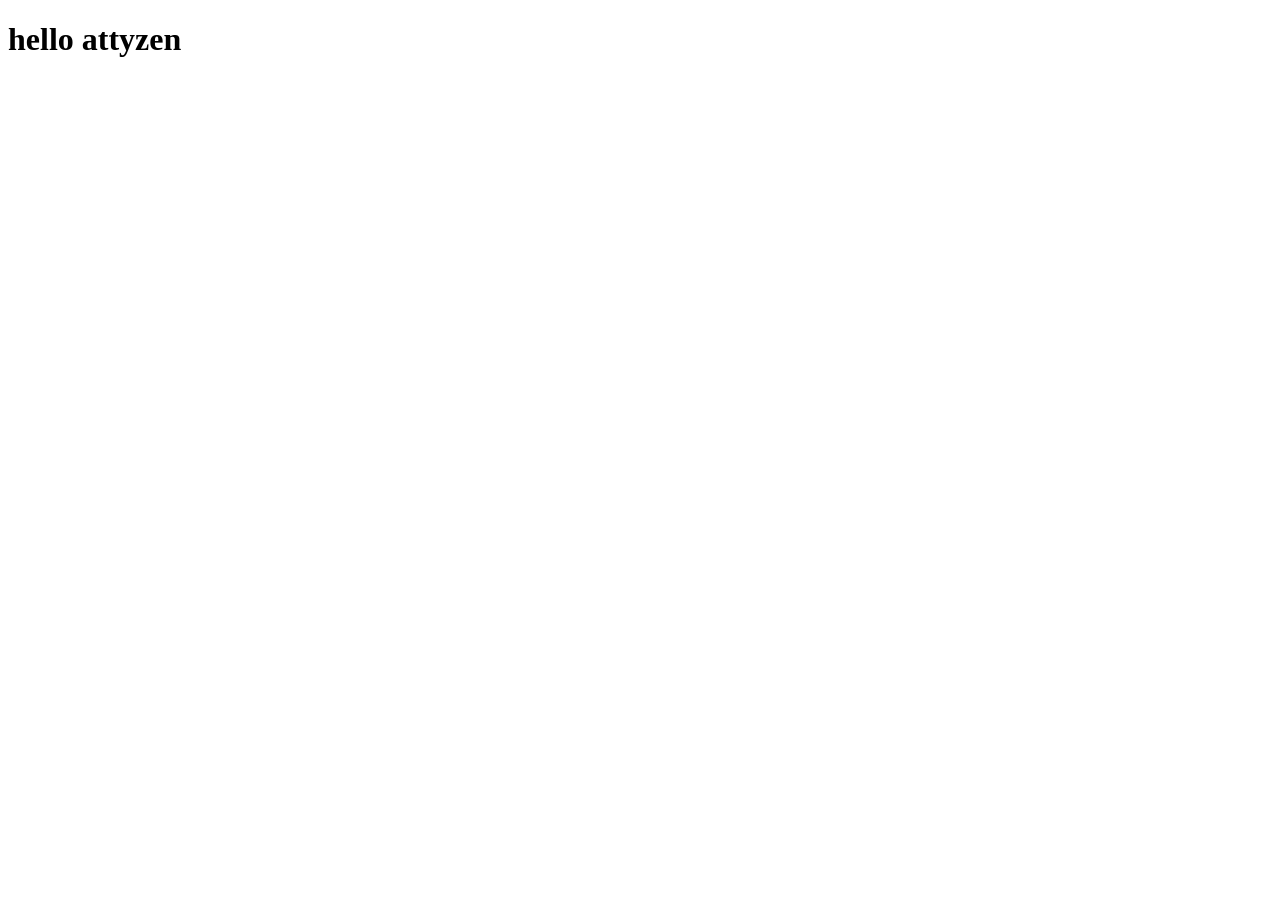
==== index.html @ 11749adf "Create testproject (MeshChat Pages)" ====
<!doctype html>
<html>
<head>
<meta charset="utf-8">
<meta name="viewport" content="width=device-width, initial-scale=1">
<title>testproject</title>

</head>
<body>
<h1>hello attyzen</h1>
</body>
</html>
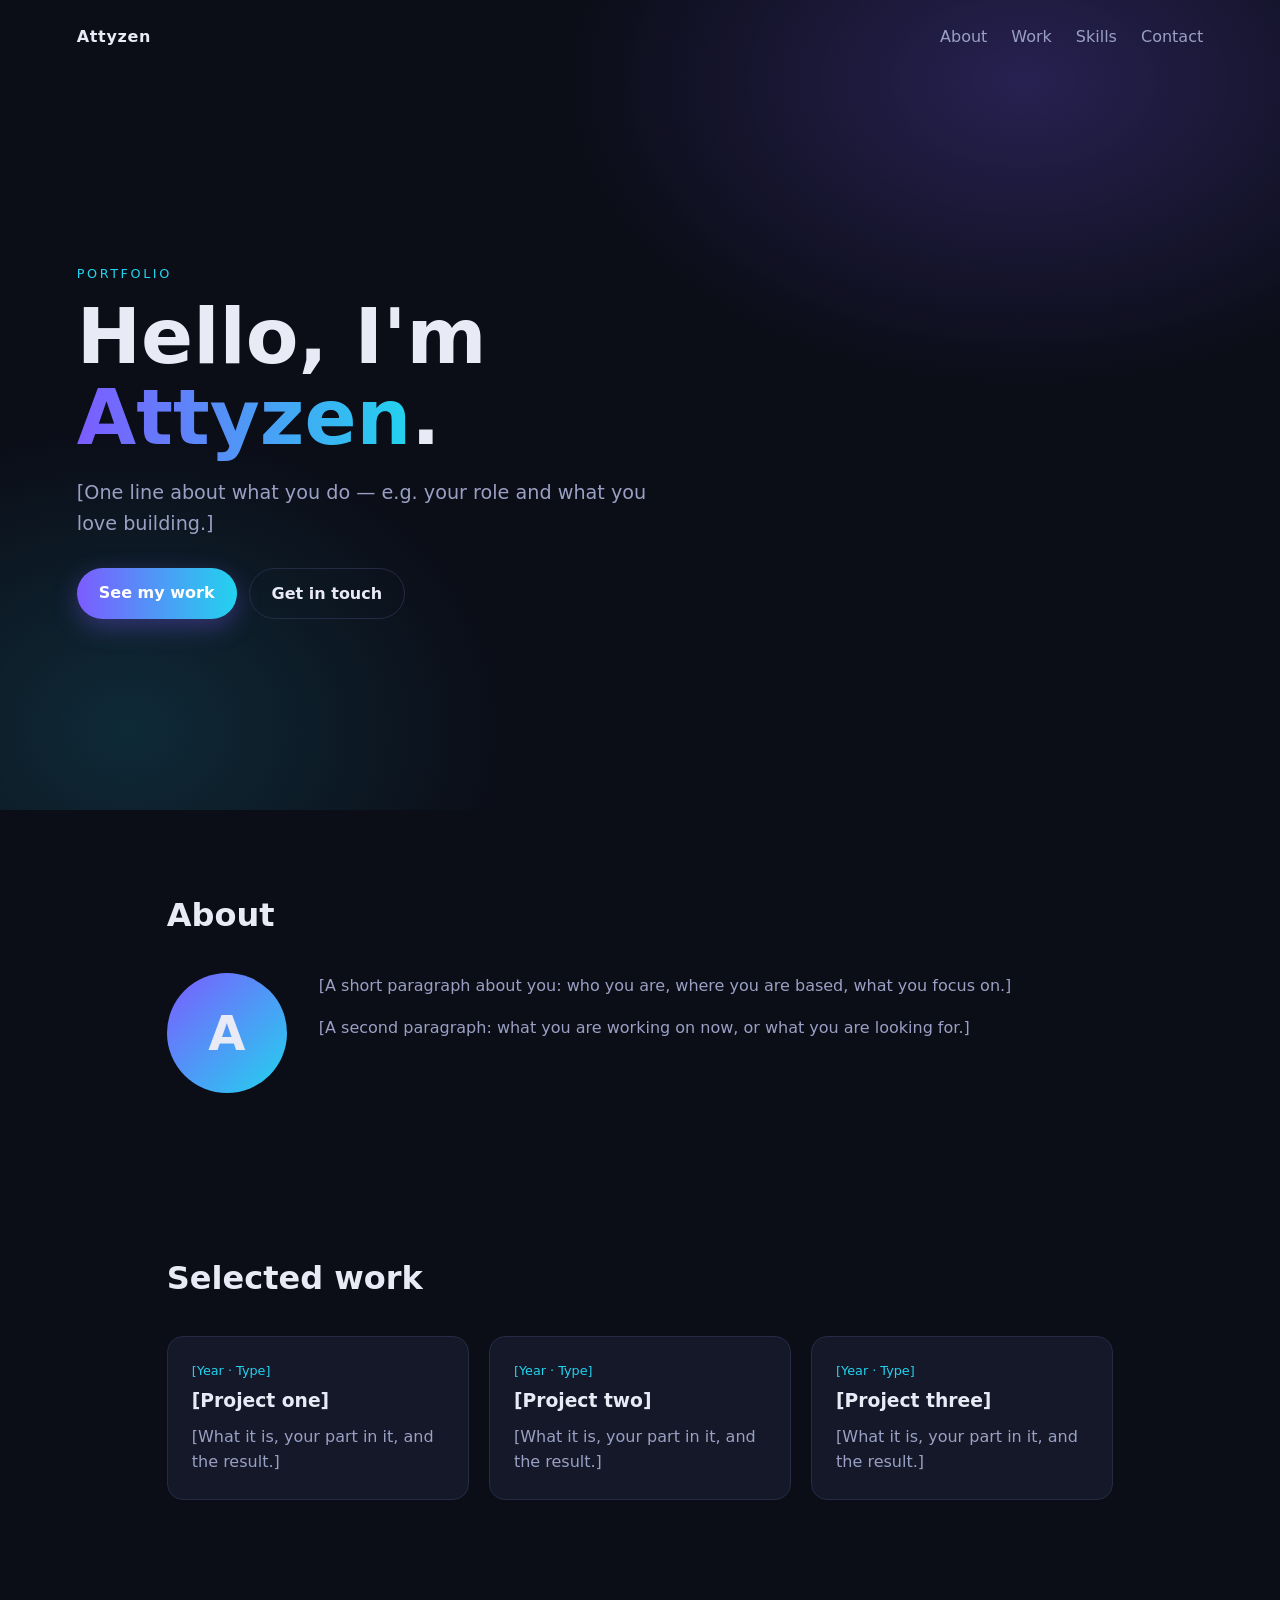
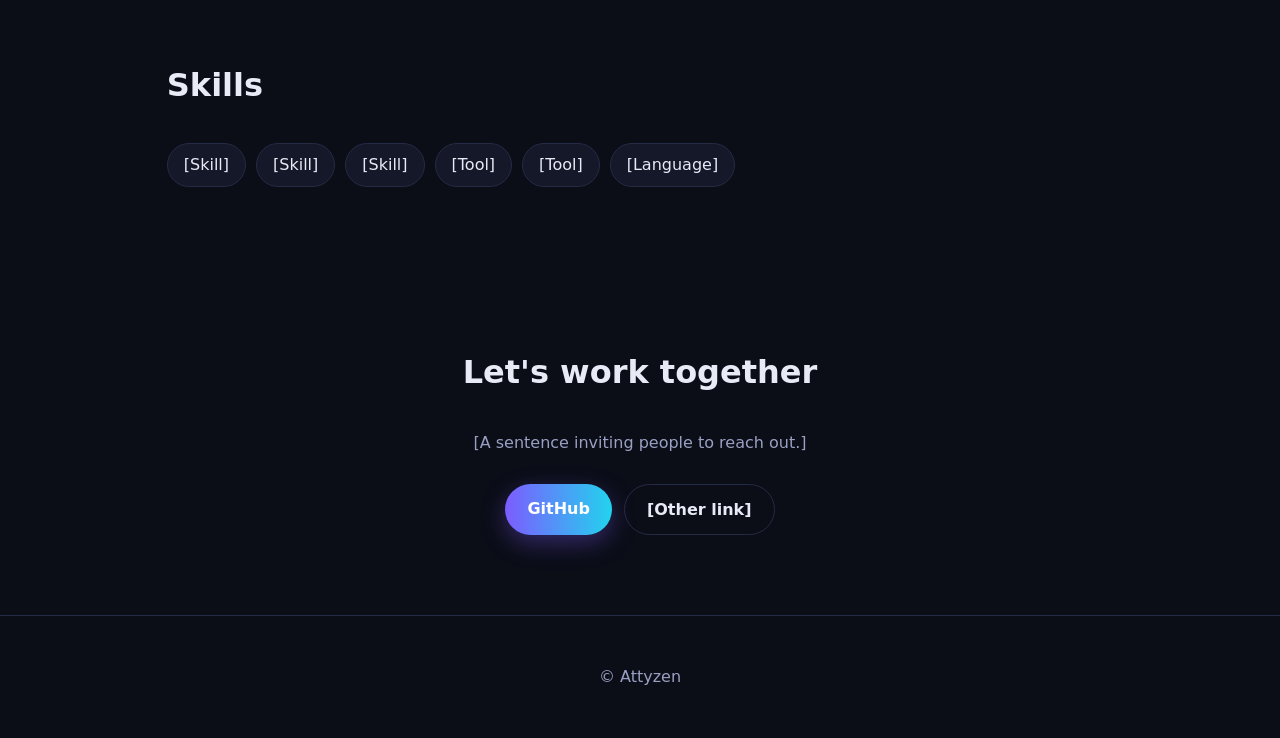
==== commit 58564444: "create briliance porfolio about attyzen (#1) As asked in #1, by @johnhojohn969's assistant." ====
--- a/index.html
+++ b/index.html
@@ -4,9 +4,88 @@
 <meta charset="utf-8">
 <meta name="viewport" content="width=device-width, initial-scale=1">
 <title>testproject</title>
-
+<link rel="stylesheet" href="style.css">
 </head>
 <body>
-<h1>hello attyzen</h1>
+<header class="hero">
+  <nav class="nav">
+    <a class="brand" href="#top">Attyzen</a>
+    <ul>
+      <li><a href="#about">About</a></li>
+      <li><a href="#work">Work</a></li>
+      <li><a href="#skills">Skills</a></li>
+      <li><a href="#contact">Contact</a></li>
+    </ul>
+  </nav>
+  <div class="hero-inner" id="top">
+    <p class="eyebrow">Portfolio</p>
+    <h1>Hello, I'm <span class="glow">Attyzen</span>.</h1>
+    <p class="lead">[One line about what you do — e.g. your role and what you love building.]</p>
+    <div class="cta">
+      <a class="btn primary" href="#work">See my work</a>
+      <a class="btn ghost" href="#contact">Get in touch</a>
+    </div>
+  </div>
+</header>
+
+<main>
+  <section id="about" class="section">
+    <h2>About</h2>
+    <div class="about">
+      <div class="avatar" aria-hidden="true">A</div>
+      <div>
+        <p>[A short paragraph about you: who you are, where you are based, what you focus on.]</p>
+        <p>[A second paragraph: what you are working on now, or what you are looking for.]</p>
+      </div>
+    </div>
+  </section>
+
+  <section id="work" class="section">
+    <h2>Selected work</h2>
+    <div class="grid">
+      <article class="card">
+        <p class="tag">[Year · Type]</p>
+        <h3>[Project one]</h3>
+        <p>[What it is, your part in it, and the result.]</p>
+      </article>
+      <article class="card">
+        <p class="tag">[Year · Type]</p>
+        <h3>[Project two]</h3>
+        <p>[What it is, your part in it, and the result.]</p>
+      </article>
+      <article class="card">
+        <p class="tag">[Year · Type]</p>
+        <h3>[Project three]</h3>
+        <p>[What it is, your part in it, and the result.]</p>
+      </article>
+    </div>
+  </section>
+
+  <section id="skills" class="section">
+    <h2>Skills</h2>
+    <ul class="chips">
+      <li>[Skill]</li>
+      <li>[Skill]</li>
+      <li>[Skill]</li>
+      <li>[Tool]</li>
+      <li>[Tool]</li>
+      <li>[Language]</li>
+    </ul>
+  </section>
+
+  <section id="contact" class="section contact">
+    <h2>Let's work together</h2>
+    <p>[A sentence inviting people to reach out.]</p>
+    <div class="cta">
+      <a class="btn primary" href="https://github.com/johnhojohn969">GitHub</a>
+      <a class="btn ghost" href="#">[Other link]</a>
+    </div>
+  </section>
+</main>
+
+<footer class="footer">
+  <p>© Attyzen</p>
+</footer>
+
 </body>
 </html>
--- a/style.css
+++ b/style.css
@@ -0,0 +1,121 @@
+:root {
+  --bg: #0b0d17;
+  --panel: #141829;
+  --line: #262b45;
+  --text: #e8eaf6;
+  --muted: #9aa0c3;
+  --accent: #7c5cff;
+  --accent2: #22d3ee;
+}
+
+* { box-sizing: border-box; }
+
+html { scroll-behavior: smooth; }
+
+body {
+  margin: 0;
+  background: var(--bg);
+  color: var(--text);
+  font-family: system-ui, -apple-system, "Segoe UI", Roboto, sans-serif;
+  line-height: 1.6;
+}
+
+a { color: inherit; text-decoration: none; }
+
+/* Hero */
+.hero {
+  min-height: 90vh;
+  padding: 0 6vw;
+  display: flex;
+  flex-direction: column;
+  background:
+    radial-gradient(60vw 40vw at 80% 10%, rgba(124, 92, 255, .25), transparent 60%),
+    radial-gradient(50vw 40vw at 10% 90%, rgba(34, 211, 238, .15), transparent 60%);
+}
+
+.nav {
+  display: flex;
+  justify-content: space-between;
+  align-items: center;
+  padding: 24px 0;
+}
+.nav ul { display: flex; gap: 24px; list-style: none; margin: 0; padding: 0; }
+.nav a { color: var(--muted); }
+.nav a:hover { color: var(--text); }
+.brand { font-weight: 800; letter-spacing: .04em; color: var(--text) !important; }
+
+.hero-inner { margin: auto 0; max-width: 760px; }
+.eyebrow { color: var(--accent2); text-transform: uppercase; letter-spacing: .2em; font-size: .8rem; margin: 0; }
+.hero h1 { font-size: clamp(2.4rem, 7vw, 4.8rem); line-height: 1.05; margin: 12px 0 20px; }
+.glow {
+  background: linear-gradient(90deg, var(--accent), var(--accent2));
+  -webkit-background-clip: text;
+  background-clip: text;
+  color: transparent;
+}
+.lead { font-size: 1.2rem; color: var(--muted); max-width: 600px; }
+
+.cta { display: flex; gap: 12px; flex-wrap: wrap; margin-top: 28px; }
+.btn {
+  padding: 12px 22px;
+  border-radius: 999px;
+  font-weight: 600;
+  transition: transform .15s, box-shadow .15s;
+}
+.btn:hover { transform: translateY(-2px); }
+.btn.primary {
+  background: linear-gradient(90deg, var(--accent), var(--accent2));
+  color: #fff;
+  box-shadow: 0 8px 24px rgba(124, 92, 255, .35);
+}
+.btn.ghost { border: 1px solid var(--line); }
+
+/* Sections */
+.section { padding: 80px 6vw; max-width: 1100px; margin: 0 auto; }
+.section h2 { font-size: 2rem; margin: 0 0 32px; }
+
+.about { display: flex; gap: 32px; align-items: flex-start; }
+.about p { color: var(--muted); margin-top: 0; }
+.avatar {
+  flex: none;
+  width: 120px;
+  height: 120px;
+  border-radius: 50%;
+  display: grid;
+  place-items: center;
+  font-size: 3rem;
+  font-weight: 800;
+  background: linear-gradient(135deg, var(--accent), var(--accent2));
+}
+
+.grid { display: grid; grid-template-columns: repeat(auto-fit, minmax(260px, 1fr)); gap: 20px; }
+.card {
+  background: var(--panel);
+  border: 1px solid var(--line);
+  border-radius: 16px;
+  padding: 24px;
+  transition: transform .2s, border-color .2s;
+}
+.card:hover { transform: translateY(-4px); border-color: var(--accent); }
+.card h3 { margin: 4px 0 8px; }
+.card p { color: var(--muted); margin: 0; }
+.card .tag { color: var(--accent2); font-size: .8rem; }
+
+.chips { display: flex; flex-wrap: wrap; gap: 10px; list-style: none; padding: 0; margin: 0; }
+.chips li {
+  padding: 8px 16px;
+  border: 1px solid var(--line);
+  border-radius: 999px;
+  background: var(--panel);
+}
+
+.contact { text-align: center; }
+.contact p { color: var(--muted); }
+.contact .cta { justify-content: center; }
+
+.footer { text-align: center; padding: 32px; color: var(--muted); border-top: 1px solid var(--line); }
+
+@media (max-width: 600px) {
+  .nav ul { gap: 14px; font-size: .9rem; }
+  .about { flex-direction: column; }
+}
